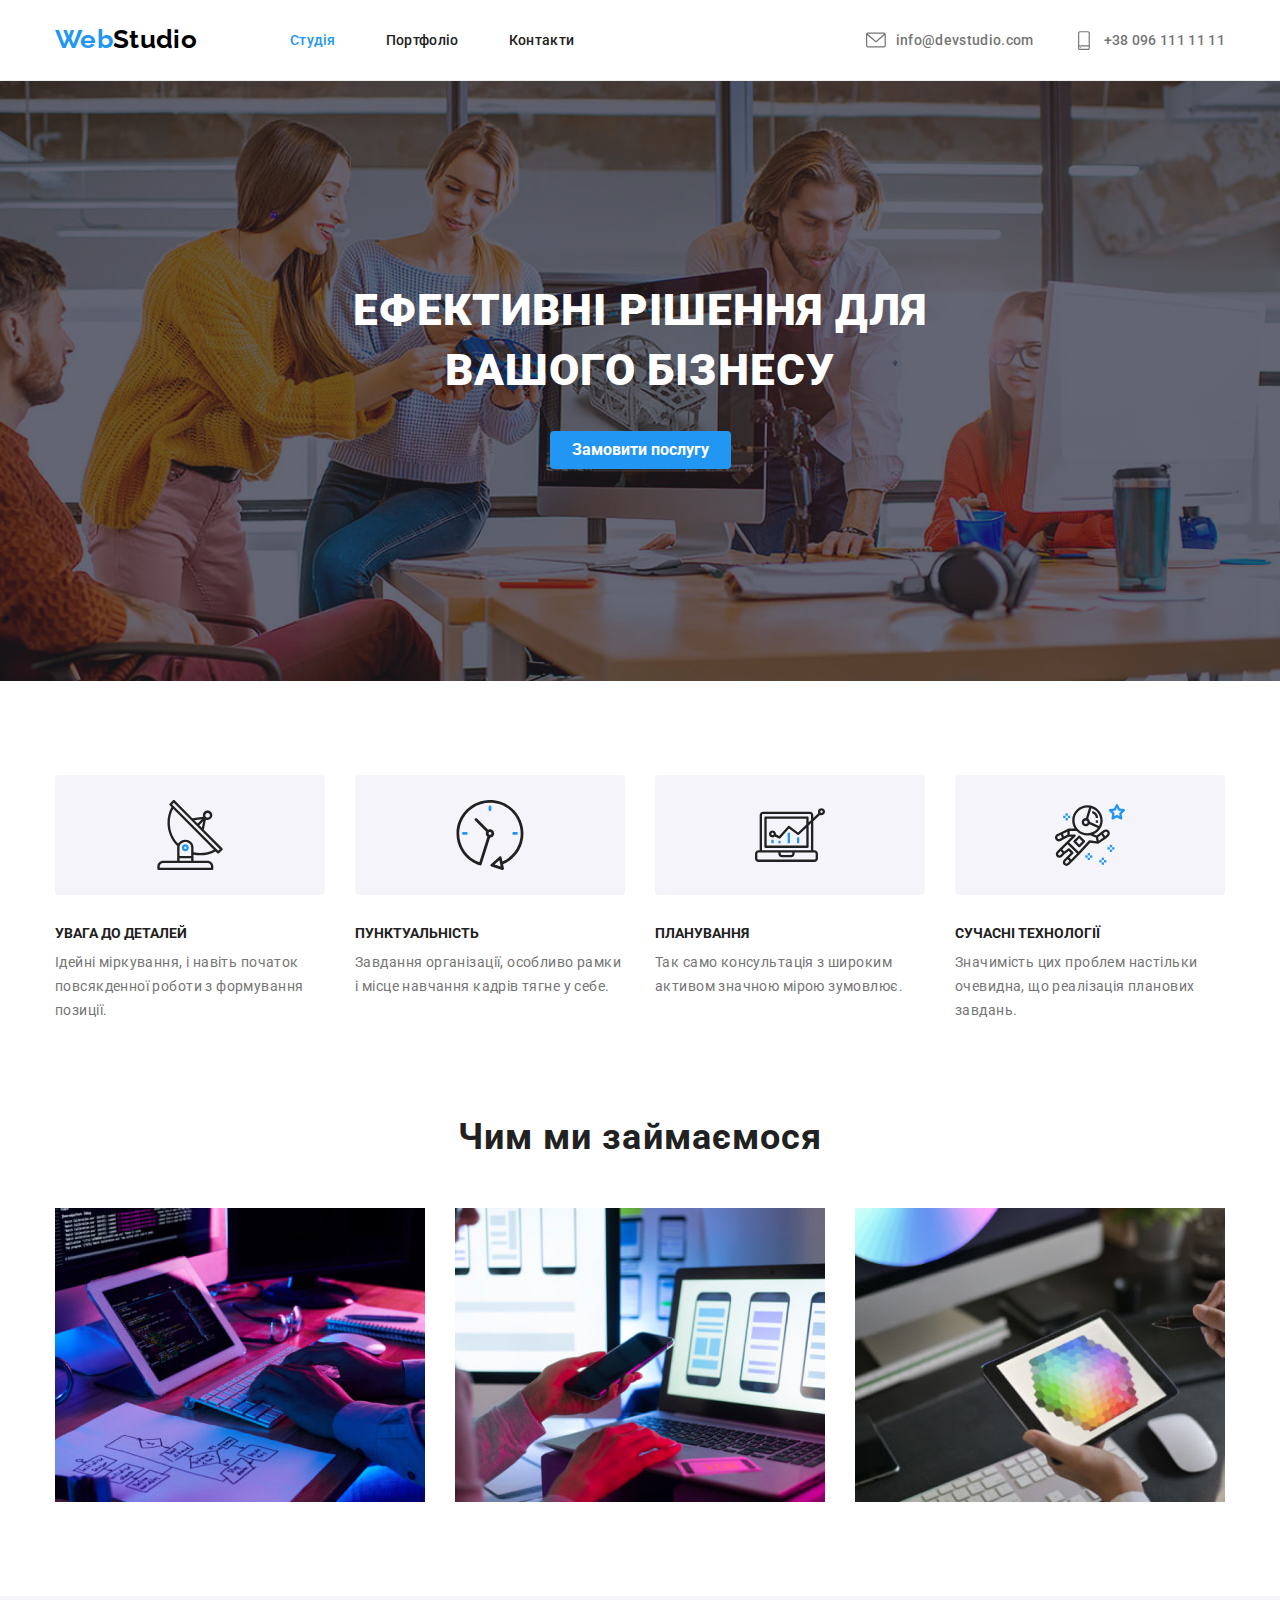
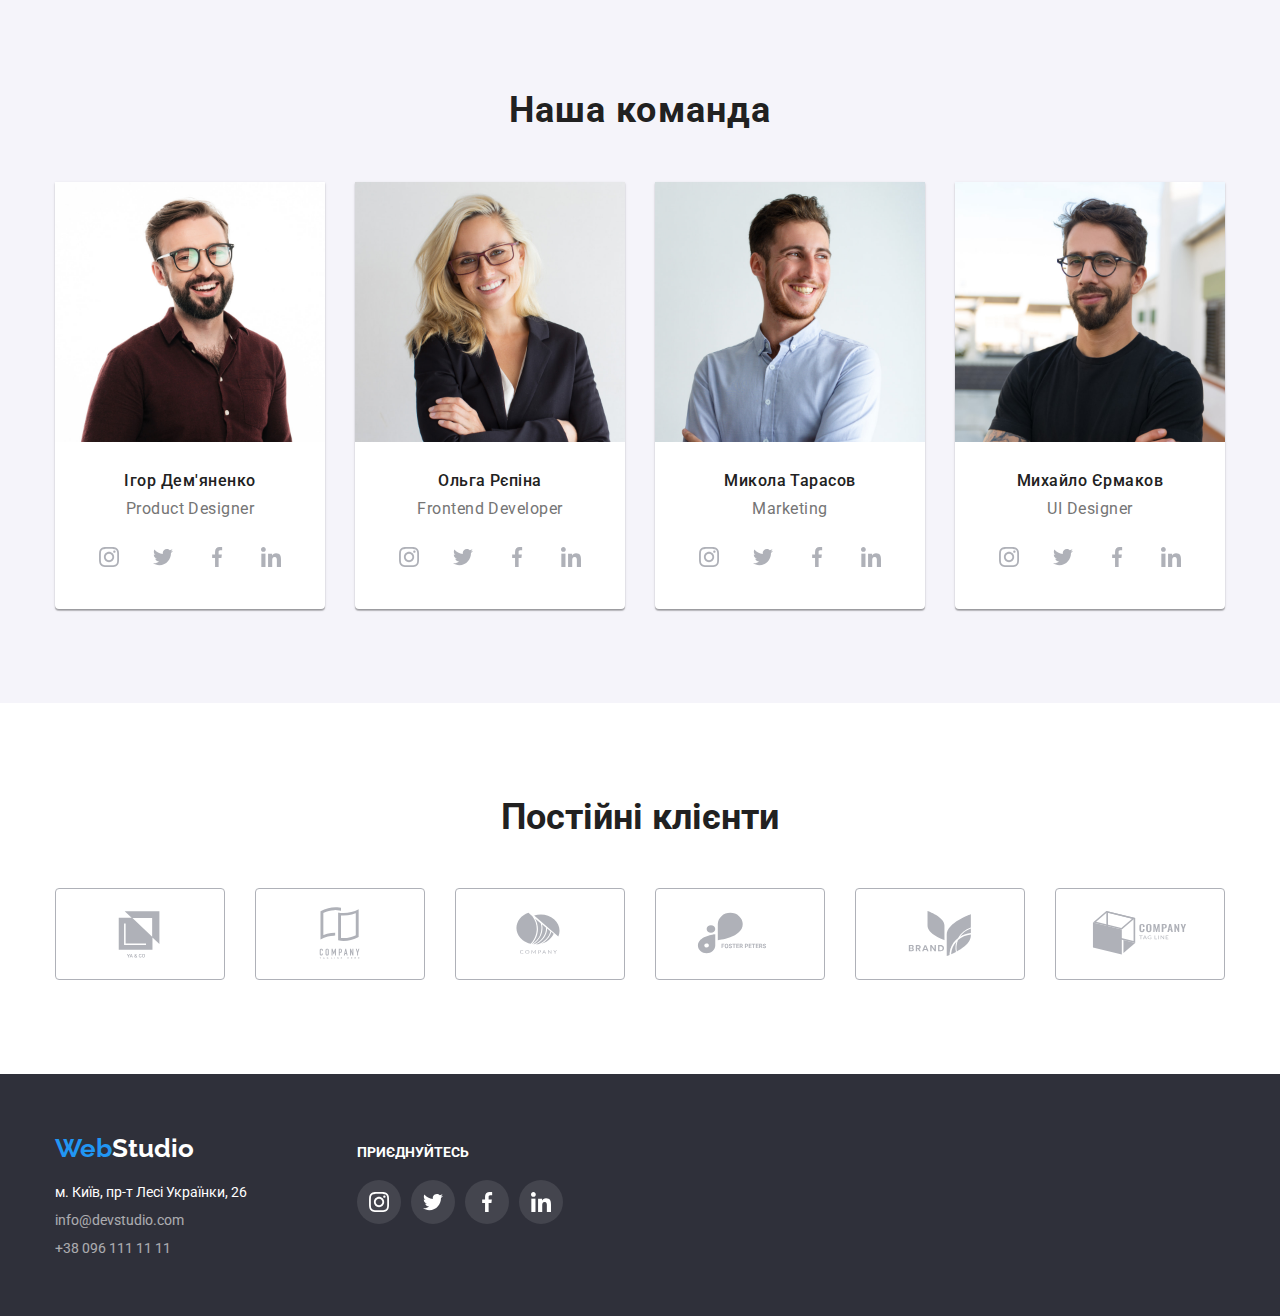
==== index.html @ 36f6968f "Initial commit" ====
<!DOCTYPE html>
<html lang="uk">

<head>
	<meta charset="UTF-8">
	<meta http-equiv="X-UA-Compatible" content="IE=edge">
	<meta name="viewport" content="width=device-width, initial-scale=1.0">

	<!-- Projects Fonts -->
	<link rel="preconnect" href="https://fonts.googleapis.com">
	<link rel="preconnect" href="https://fonts.gstatic.com" crossorigin>
	<link
		href="https://fonts.googleapis.com/css2?family=Raleway:wght@700&family=Roboto:wght@400;500;700;900&display=swap"
		rel="stylesheet">

	<!-- Normalize -->
	<link rel="stylesheet" href="https://cdnjs.cloudflare.com/ajax/libs/modern-normalize/2.0.0/modern-normalize.min.css">

	<!-- Styles -->
	<link rel="stylesheet" href="./css/styles.css">
	<title>Студія</title>
</head>

<body>

	<!-- HEADER -->
	<header class="header">
		<div class="container header-container">
			<a href="#" class="logo">Web<span class="logo-header">Studio</span></a>
			<nav class="navigation">
				<ul class="menu list">
					<li class="menu-list"><a class="menu-item active" href="./index.html">Студія</a></li>
					<li class="menu-list"><a class="menu-item" href="./portfolio.html">Портфоліо</a></li>
					<li class="menu-list"><a class="menu-item" href="">Контакти</a></li>
				</ul>
			</nav>
			<ul class="contacts">
				<li class="contact-list">
					<a href="mailto:info@devstudio.com">
						<svg class="icon-contact" viewBox="0 0 100 100" width="20">
							<use href="./images/icons/icons.svg#icon-envelope"></use>
						</svg>
						info@devstudio.com</a>
				</li>
				<li class="contact-list">
					<a href="tel:+380961111111">
						<svg class="icon-contact" viewBox="0 0 100 100" width="20">
							<use href="./images/icons/icons.svg#icon-smartphone"></use>
						</svg>
						+38 096 111 11 11</a>
				</li>
			</ul>
		</div>
	</header>
	<!-- MAIN -->
	<main>
		<!-- HERO -->
		<section class="hero">
			<div class="container hero-container">
				<h1 class="hero-title">Ефективні рішення для вашого бізнесу</h1>
				<button class="hero-btn" type="button">Замовити послугу</button>
			</div>
		</section>
		<!-- FEATURES -->
		<section class="features">
			<div class="container features-container">
				<ul class="features-items grid">
					<li class="features-item grid-item">
						<div class="features-icons">
							<svg class="icon-features" viewBox="0 0 100 100" width="70">
								<use href="./images/icons/icons.svg#icon-antenna"></use>
							</svg>
						</div>
						<h3 class="features-title">УВАГА ДО ДЕТАЛЕЙ</h3>
						<p class="features-text">Ідейні міркування, і навіть початок повсякденної роботи з формування позиції.
						</p>
					</li>
					<li class="features-item grid-item">
						<div class="features-icons">
							<svg class="icon-features" viewBox="0 0 100 100" width="70">
								<use href="./images/icons/icons.svg#icon-clock"></use>
							</svg>
						</div>
						<h3 class="features-title">ПУНКТУАЛЬНІСТЬ</h3>
						<p class="features-text">Завдання організації, особливо рамки і місце навчання кадрів тягне у себе.
						</p>
					</li>
					<li class="features-item grid-item">
						<div class="features-icons">
							<svg class="icon-features" viewBox="0 0 100 100" width="70">
								<use href="./images/icons/icons.svg#icon-diagram"></use>
							</svg>
						</div>
						<h3 class="features-title">ПЛАНУВАННЯ</h3>
						<p class="features-text">Так само консультація з широким активом значною мірою зумовлює.</p>
					</li>
					<li class="features-item grid-item">
						<div class="features-icons">
							<svg class="icon-features" viewBox="0 0 100 100" width="70">
								<use href="./images/icons/icons.svg#icon-astronaut"></use>
							</svg>
						</div>
						<h3 class="features-title">СУЧАСНІ ТЕХНОЛОГІЇ</h3>
						<p class="features-text">Значимість цих проблем настільки очевидна, що реалізація планових завдань.
						</p>
					</li>
				</ul>
			</div>
		</section>
		<!-- ABOUT -->
		<section class="about">
			<div class="container">
				<h2 class="about-title">Чим ми займаємося</h2>
				<ul class="about-items grid">
					<li class="about-item grid-item"><img src="./images/img-1.jpg" alt="Computer"></li>
					<li class="about-item grid-item"><img src="./images/img-2.jpg" alt="Phone"></li>
					<li class="about-item grid-item"><img src="./images/img-3.jpg" alt="Tablet"></li>
				</ul>
			</div>
		</section>
		<!-- OUR TEAM -->
		<section class="team">
			<div class="container">
				<h2 class="team-title">Наша команда</h2>
				<ul class="team-items grid">
					<li class="team-item grid-item">
						<img src="./images/team-1.jpg" width="270" alt="Ігор Дем'яненко">
						<div class="team-content">
							<h3 class="team-item-title">Ігор Дем'яненко</h3>
							<p class="team-item-text">Product Designer</p>
							<ul class="social-icons">
								<li>
									<a class="social-icon" href="">
										<svg class="social" viewBox="0 0 100 100" width="20">
											<use href="./images/icons/icons.svg#icon-instagram"></use>
										</svg>
									</a>
								</li>
								<li>
									<a class="social-icon" href="">
										<svg class="social" viewBox="0 0 100 100" width="20">
											<use href="./images/icons/icons.svg#icon-twitter"></use>
										</svg>
									</a>
								</li>
								<li>
									<a class="social-icon" href="">
										<svg class="social" viewBox="0 0 100 100" width="20">
											<use href="./images/icons/icons.svg#icon-facebook"></use>
										</svg>
									</a>
								</li>
								<li>
									<a class="social-icon" href="">
										<svg class="social" viewBox="0 0 100 100" width="20">
											<use href="./images/icons/icons.svg#icon-linkedin"></use>
										</svg>
									</a>
								</li>
							</ul>
						</div>

					</li>
					<li class="team-item grid-item">
						<img src="./images/team-2.jpg" width="270" alt="Ольга Рєпіна">
						<div class="team-content">
							<h3 class="team-item-title">Ольга Рєпіна</h3>
							<p class="team-item-text">Frontend Developer</p>
							<ul class="social-icons">
								<li>
									<a class="social-icon" href="">
										<svg class="social" viewBox="0 0 100 100" width="20">
											<use href="./images/icons/icons.svg#icon-instagram"></use>
										</svg>
									</a>
								</li>
								<li>
									<a class="social-icon" href="">
										<svg class="social" viewBox="0 0 100 100" width="20">
											<use href="./images/icons/icons.svg#icon-twitter"></use>
										</svg>
									</a>
								</li>
								<li>
									<a class="social-icon" href="">
										<svg class="social" viewBox="0 0 100 100" width="20">
											<use href="./images/icons/icons.svg#icon-facebook"></use>
										</svg>
									</a>
								</li>
								<li>
									<a class="social-icon" href="">
										<svg class="social" viewBox="0 0 100 100" width="20">
											<use href="./images/icons/icons.svg#icon-linkedin"></use>
										</svg>
									</a>
								</li>
							</ul>
						</div>
					</li>
					<li class="team-item grid-item">
						<img src="./images/team-3.jpg" width="270" alt="Микола Тарасов">
						<div class="team-content">
							<h3 class="team-item-title">Микола Тарасов</h3>
							<p class="team-item-text">Marketing</p>
							<ul class="social-icons">
								<li>
									<a class="social-icon" href="">
										<svg class="social" viewBox="0 0 100 100" width="20">
											<use href="./images/icons/icons.svg#icon-instagram"></use>
										</svg>
									</a>
								</li>
								<li>
									<a class="social-icon" href="">
										<svg class="social" viewBox="0 0 100 100" width="20">
											<use href="./images/icons/icons.svg#icon-twitter"></use>
										</svg>
									</a>
								</li>
								<li>
									<a class="social-icon" href="">
										<svg class="social" viewBox="0 0 100 100" width="20">
											<use href="./images/icons/icons.svg#icon-facebook"></use>
										</svg>
									</a>
								</li>
								<li>
									<a class="social-icon" href="">
										<svg class="social" viewBox="0 0 100 100" width="20">
											<use href="./images/icons/icons.svg#icon-linkedin"></use>
										</svg>
									</a>
								</li>
							</ul>
						</div>

					</li>
					<li class="team-item grid-item">
						<img src="./images/team-4.jpg" width="270" alt="Михайло Єрмаков">
						<div class="team-content">
							<h3 class="team-item-title">Михайло Єрмаков</h3>
							<p class="team-item-text">UI Designer</p>
							<ul class="social-icons">
								<li>
									<a class="social-icon" href="">
										<svg class="social" viewBox="0 0 100 100" width="20">
											<use href="./images/icons/icons.svg#icon-instagram"></use>
										</svg>
									</a>
								</li>
								<li>
									<a class="social-icon" href="">
										<svg class="social" viewBox="0 0 100 100" width="20">
											<use href="./images/icons/icons.svg#icon-twitter"></use>
										</svg>
									</a>
								</li>
								<li>
									<a class="social-icon" href="">
										<svg class="social" viewBox="0 0 100 100" width="20">
											<use href="./images/icons/icons.svg#icon-facebook"></use>
										</svg>
									</a>
								</li>
								<li>
									<a class="social-icon" href="">
										<svg class="social" viewBox="0 0 100 100" width="20">
											<use href="./images/icons/icons.svg#icon-linkedin"></use>
										</svg>
									</a>
								</li>
							</ul>
						</div>
					</li>
				</ul>
			</div>
		</section>
		<!-- PARTNERS -->
		<section class="partners">
			<div class="container">
				<h2 class="partners-title">Постійні клієнти</h2>
				<ul class="partners-items grid">
					<li class="partners-item grid-item">
						<a class="partners-logo" href="">
							<svg class="icon-partners" viewBox="0 0 106 60" width="106" height="60">
								<use href="./images/icons/icons.svg#icon-logo-01"></use>
							</svg>
						</a>
					</li>
					<li class="partners-item grid-item">
						<a class="partners-logo" href="">
							<svg class="icon-partners" viewBox="0 0 106 60" width="106">
								<use href="./images/icons/icons.svg#icon-logo-02"></use>
							</svg>
						</a>
					</li>
					<li class="partners-item grid-item">
						<a class="partners-logo" href="">
							<svg class="icon-partners" viewBox="0 0 106 60" width="106">
								<use href="./images/icons/icons.svg#icon-logo-03"></use>
							</svg>
						</a>
					</li>
					<li class="partners-item grid-item">
						<a class="partners-logo" href="">
							<svg class="icon-partners" viewBox="0 0 106 60" width="106">
								<use href="./images/icons/icons.svg#icon-logo-04"></use>
							</svg>
						</a>
					</li>
					<li class="partners-item grid-item">
						<a class="partners-logo" href="">
							<svg class="icon-partners" viewBox="0 0 106 60" width="106">
								<use href="./images/icons/icons.svg#icon-logo-05"></use>
							</svg>
						</a>
					</li>
					<li class="partners-item grid-item">
						<a class="partners-logo" href="">
							<svg class="icon-partners" viewBox="0 0 106 60" width="106">
								<use href="./images/icons/icons.svg#icon-logo-06"></use>
							</svg>
						</a>
					</li>
				</ul>
			</div>
		</section>
	</main>
	<!-- FOOTER -->
	<footer class="footer">
		<div class="container footer-container">
			<div class="footer-address">
				<a href="#" class="logo">Web<span class="logo-footer">Studio</span></a>
				<address>
					<p>м. Київ, пр-т Лесі Українки, 26</p>
					<ul>
						<li><a href="mailto:info@devstudio.com">info@devstudio.com</a></li>
						<li><a href="tel:+380961111111">+38 096 111 11 11</a></li>
					</ul>
				</address>
			</div>
			<div class="footer-social">
				<p>приєднуйтесь</p>
				<ul class="social-links">
					<li class="footer-icons">
						<a href="" class="footer-icon">
							<svg class="social" viewBox="0 0 100 100" width="20">
								<use href="./images/icons/icons.svg#icon-instagram"></use>
							</svg>							
						</a>
					</li>
					<li class="footer-icons">
						<a href="" class="footer-icon">
							<svg class="social" viewBox="0 0 100 100" width="20">
								<use href="./images/icons/icons.svg#icon-twitter"></use>
							</svg>							
						</a>
					</li>
					<li class="footer-icons">
						<a href="" class="footer-icon">
							<svg class="social" viewBox="0 0 100 100" width="20">
								<use href="./images/icons/icons.svg#icon-facebook"></use>
							</svg>							
						</a>
					</li>
					<li class="footer-icons">
						<a href="" class="footer-icon">
							<svg class="social" viewBox="0 0 100 100" width="20">
								<use href="./images/icons/icons.svg#icon-linkedin"></use>
							</svg>							
						</a>
					</li>
				</ul>
			</div>
		</div>
	</footer>
</body>

</html>
---- css/styles.css ----
:root {
	--title-color: #212121;
	--subtitle-color: #757575;
	--active-color: #2196F3;
	--background-footer: #2F303A;
	--background-team: #F5F4FA;
	--icons: #AFB1B8;
	--indent: 30px;
	--items: 1;
}

* {
	margin: 0;
}

img {
	display: block;
}

a {
	text-decoration: none;
}

body {
	box-sizing: border-box;
	color: var(--subtitle-color);
	font-family: Roboto, sans-serif;
}

ul {
	list-style: none;
	padding: 0;
}

h1,
h2,
h3,
h4,
h5,
h5,
p {
	margin: 0;
}

.container {
	width: 1200px;
	padding-left: 15px;
	padding-right: 15px;
	margin-left: auto;
	margin-right: auto;
}

/* 
	|=============================
	| GRID
	|=============================
*/

.grid {
	display: flex;
	flex-wrap: wrap;
	gap: var(--indent);
}

.grid-item {
	flex-basis: calc((100% - var(--indent) * (var(--items) - 1)) / var(--items));
}

/* 
	|=============================
	| HEADER 
	|=============================
*/
.header {
	border-bottom: 1px solid #eee;
	letter-spacing: 0.02em;
}

.header-container {
	display: flex;
	align-items: center;
}

.logo {
	margin-right: 93px;
	color: var(--active-color);
	font-family: Raleway;
	font-weight: 700;
	font-size: 26px;
}

.logo .logo-header {
	color: #000;
}

a {
	color: var(--title-color);
}

.list {
	margin: 0;
	padding: 0;
}

.menu {
	display: flex;
	align-items: center;
}

.menu-list {
	margin-right: 50px;
}

.menu-list:last-child {
	margin-right: 0;
}

.menu .menu-item {
	display: block;
	padding-top: 32px;
	padding-bottom: 32px;
	font-weight: 500;
	font-size: 14px;
}

.active {
	color: var(--active-color);
}

.menu-item:hover,
.menu-item:focus {
	color: var(--active-color);
}

.contacts {
	display: flex;
	margin-left: auto;
}

.contact-list {
	margin-right: 40px;
}

.contact-list:last-child {
	margin-right: 0;
}

.contact-list a {
display: flex;
align-items: center;
	color: currentColor;
	font-weight: 500;
	font-size: 14px;
}

.contact-list a:hover,
.contact-list a:focus {
	color: var(--active-color);
	fill: var(--active-color);
}
.icon-contact{
	fill: currentColor;
	margin-right: 10px;
}

/* 
	|=============================
	| HERO
	|=============================
*/
.hero {
	max-width: 1600px;
	height: 600px;
	padding-top: 200px;
	padding-bottom: 200px;
	margin-left: auto;
	margin-right: auto;
	background: rgba(196, 196, 196, 1);
	background-image:linear-gradient( to right, rgba(47, 48, 58, 0.40), rgba(47, 48, 58, 0.40)), url(../images/hero/bg-hero.png);
	background-position: center;
	background-size: cover;
	letter-spacing: 0.06em;
	text-align: center;
}

.hero-title {
	max-width: 696px;
	margin-bottom: 30px;
	margin-left: auto;
	margin-right: auto;
	color: #fff;
	text-transform: uppercase;
	font-size: 44px;
	font-weight: 900;
	line-height: 1.36;

}

.hero-btn {
	padding-top: 10px;
	padding-right: 22px;
	padding-bottom: 10px;
	padding-left: 22px;
	cursor: pointer;
	color: #fff;
	background-color: var(--active-color);
	border: none;
	border-radius: 4px;
	font-size: 16px;
	font-weight: 700;
}

/* 
	|=============================
	| FEATURES
	|=============================
*/
.features {
	padding-top: 94px;
	padding-bottom: 94px;
}

.features-icons{
	display: flex;
	align-items: center;
	justify-content: center;
	width: 270px;
	height: 120px;
	background-color: var(--background-team);
	border-radius: 4px;
}

.features-item {
	--items: 4;
	width: 270px;	
}

.features-item:last-child {
	margin-right: 0;
}

.features-title {
	margin-top: 30px;	
	margin-bottom: 10px;
	color: var(--title-color);
	font-size: 14px;
	font-weight: 700;
}

.features-text {
	font-size: 14px;
	line-height: 1.71;
	letter-spacing: 0.03em;
}

/* 
	|=============================
	| ABOUT
	|=============================
*/

.about {
	padding-bottom: 94px;
}

.about-title {
	margin-bottom: 50px;
	color: var(--title-color);
	text-align: center;
	font-size: 36px;
	font-weight: 700;
	letter-spacing: 0.03em;
}

.about-item {
	--items: 3;
}

/* 
	|=============================
	| OUR TEAM
	|=============================
*/

.team {
	background-color: var(--background-team);
	padding-bottom: 94px;
	padding-top: 94px;
}

.team-title {
	margin-bottom: 50px;
	color: var(--title-color);
	font-size: 36px;
	font-weight: 700;
	letter-spacing: 0.03em;
	text-align: center;
}

.team-item {
	background-color: #fff;
	--items: 4;
	box-shadow: 0px 2px 1px 0px rgba(0, 0, 0, 0.20), 0px 1px 1px 0px rgba(0, 0, 0, 0.14), 0px 1px 3px 0px rgba(0, 0, 0, 0.12);
	border-radius: 0px 0px 4px 4px;
}

.team-content {
	padding-top: 30px;
	padding-bottom: 30px;
}

.team-item-title {
	margin-bottom: 10px;
	color: var(--title-color);
	text-align: center;
	font-size: 16px;
	font-weight: 500;
	letter-spacing: 0.03em;
}

.team-item-text {
	text-align: center;
	letter-spacing: 0.03em;
}
.social-icons{
	display: flex;
	gap: 10px;
	justify-content: center;
	margin-top: 16px;
}
.social-icon{
	display: flex;
	align-items: center;
	justify-content: center;
	fill: var(--icons);
	width: 44px;
	height: 44px;
	background-color: #fff;
	border-radius: 50%;
}

.social-icon:hover,
.social-icon:focus{
	fill: #fff;
	background-color: var(--active-color);

}

/* 
	|=============================
	| PARTNERS
	|=============================
*/

.partners {
	padding-top: 94px;
	padding-bottom: 94px;
}

.partners-title {
	font-size: 36px;
	color: var(--title-color);
	text-align: center;
	margin-bottom: 50px;
}
.partners-items {
	display: flex;
	--items: 6;
}

.partners-item {
	display: flex;
	align-items: center;
	justify-content: center;	
}

.partners-logo {
	width: 170px;
	height: 92px;
	display: flex;
	align-items: center;
	justify-content: center;	
	border: 1px solid var(--icons);
	border-radius: 4px;
	fill: var(--icons);
}

.partners-logo:hover,
.partners-logo:focus{
	fill: var(--active-color);
	border: 1px solid var(--active-color);
}


/* 
	|=============================
	| FOOTER
	|=============================
*/

.footer {
	padding-top: 60px;
	padding-bottom: 60px;
	background-color: var(--background-footer);
	color: #fff;
}


.footer-container>a {
	margin-bottom: 28px;
}

.logo-footer {
	color: #fff;
}

address {
	margin-top: 20px;
	font-size: 14px;
	font-style: normal;
}

address>p {
	margin-bottom: 12px;
}

address ul li {
	margin-bottom: 12px;
}

address ul li:last-child {
	margin-bottom: 0;
}

address ul li a {
	opacity: .6;
	color: #fff;

}

address ul li a:hover,
address ul li a:focus {
	opacity: 1;
}

.footer-container{
	display: flex;
	align-items: baseline;
}
.footer-address{
	margin-right: 70px;
}

.footer-social p{
	font-size: 14px;
	text-transform: uppercase;
	font-weight: 700;
	margin-bottom: 20px;
}
.social-links {
	display: flex;
	gap: 10px;	
}
.footer-icons {
	display: flex;	
	justify-content: center;	
}
.footer-icon {
	display: flex;
	align-items: center;
	justify-content: center;
	fill: #fff;
	width: 44px;
	height: 44px;
	background-color: rgba(255, 255, 255, 0.10);
	border-radius: 50%;
}
.footer-icon:hover,
.footer-icon:focus{
	background-color: var(--active-color);
}


/* 
	|=============================
	| PORTFOLIO
	|=============================
*/

.portfolio {
	padding-top: 94px;
	padding-bottom: 94px;
}

/* 
	|=============================
	| FILTER BUTTON
	|=============================
*/

.buttons {
	display: flex;
	justify-content: center;
}

.btn {
	margin-right: 8px;
}

.btn button {
	padding: 6px 22px;
	background-color: var(--background-team);
	color: var(--title-color);
	border: none;
	border-radius: 4px;
	cursor: pointer;
	font-size: 16px;
	line-height: 1.62;
	font-family: "Roboto", sans-serif;
	letter-spacing: 0.03em;
	font-weight: 500;
}

.btn:last-child {
	margin-right: 0;
}

.btn-active button {
	background-color: var(--active-color);
	color: #fff;
}

.btn button:hover,
.btn button:focus {
	background-color: var(--active-color);
	color: #fff;
	box-shadow: 0px 2px 2px 0px rgba(0, 0, 0, 0.12), 0px 1px 2px 0px rgba(0, 0, 0, 0.08), 0px 3px 1px 0px rgba(0, 0, 0, 0.10);	
}

/* 
	|=============================
	| FILTER CARDS
	|=============================
*/
.cards {
	--items: 3;
	margin-top: 50px;	
}

.card-title {
	margin-bottom: 4px;
	color: var(--title-color);
	font-size: 18px;
	letter-spacing: .06em;
	line-height: 2;
}

.card:hover, .card:focus{
	box-shadow: 1px 4px 6px 0px rgba(0, 0, 0, 0.16), 0px 4px 4px 0px rgba(0, 0, 0, 0.06), 0px 1px 1px 0px rgba(0, 0, 0, 0.12);
}
.card-text {
	color: var(--subtitle-color);
	letter-spacing: .03em;
	line-height: 1.875;
}

.content {
	padding-left: 24px;
	padding-right: 24px;
	padding-top: 20px;
	padding-bottom: 20px;
	border-bottom: 1px solid #eee;
	border-left: 1px solid #eee;
	border-right: 1px solid #eee;
}
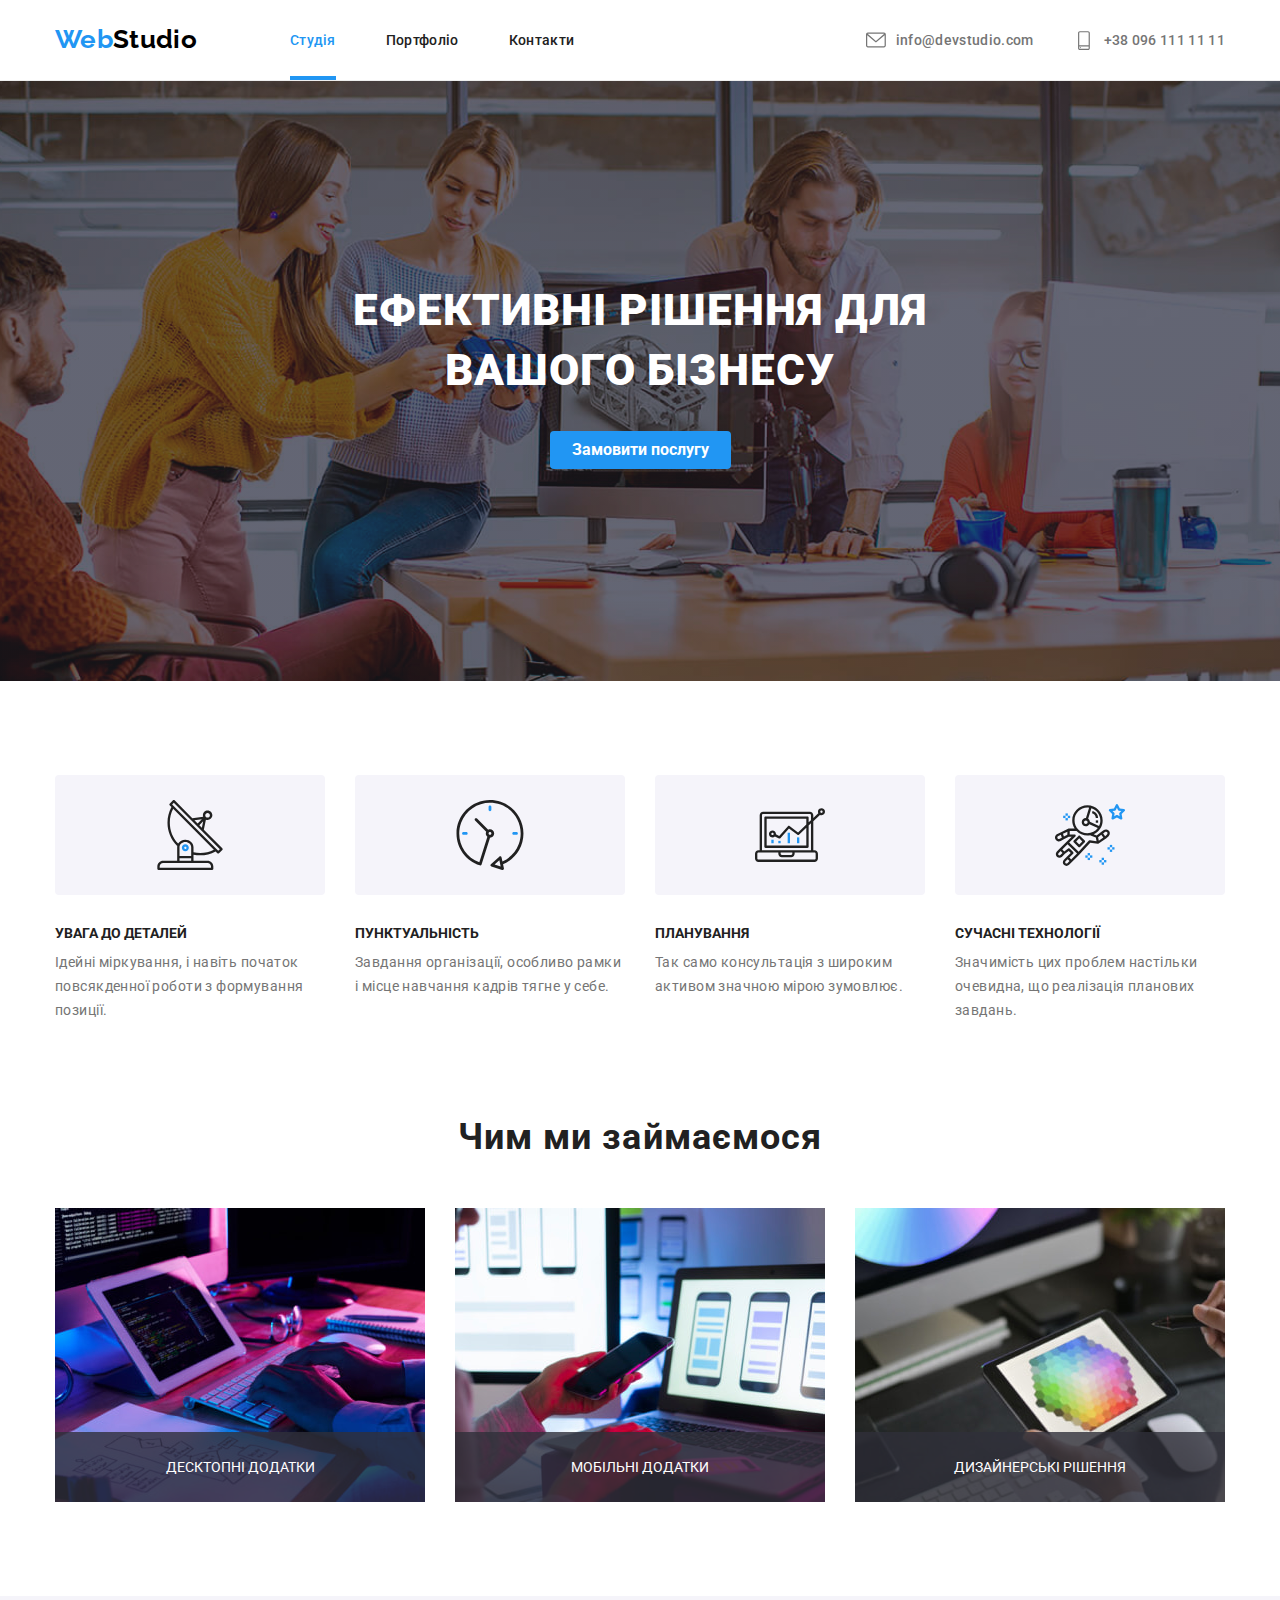
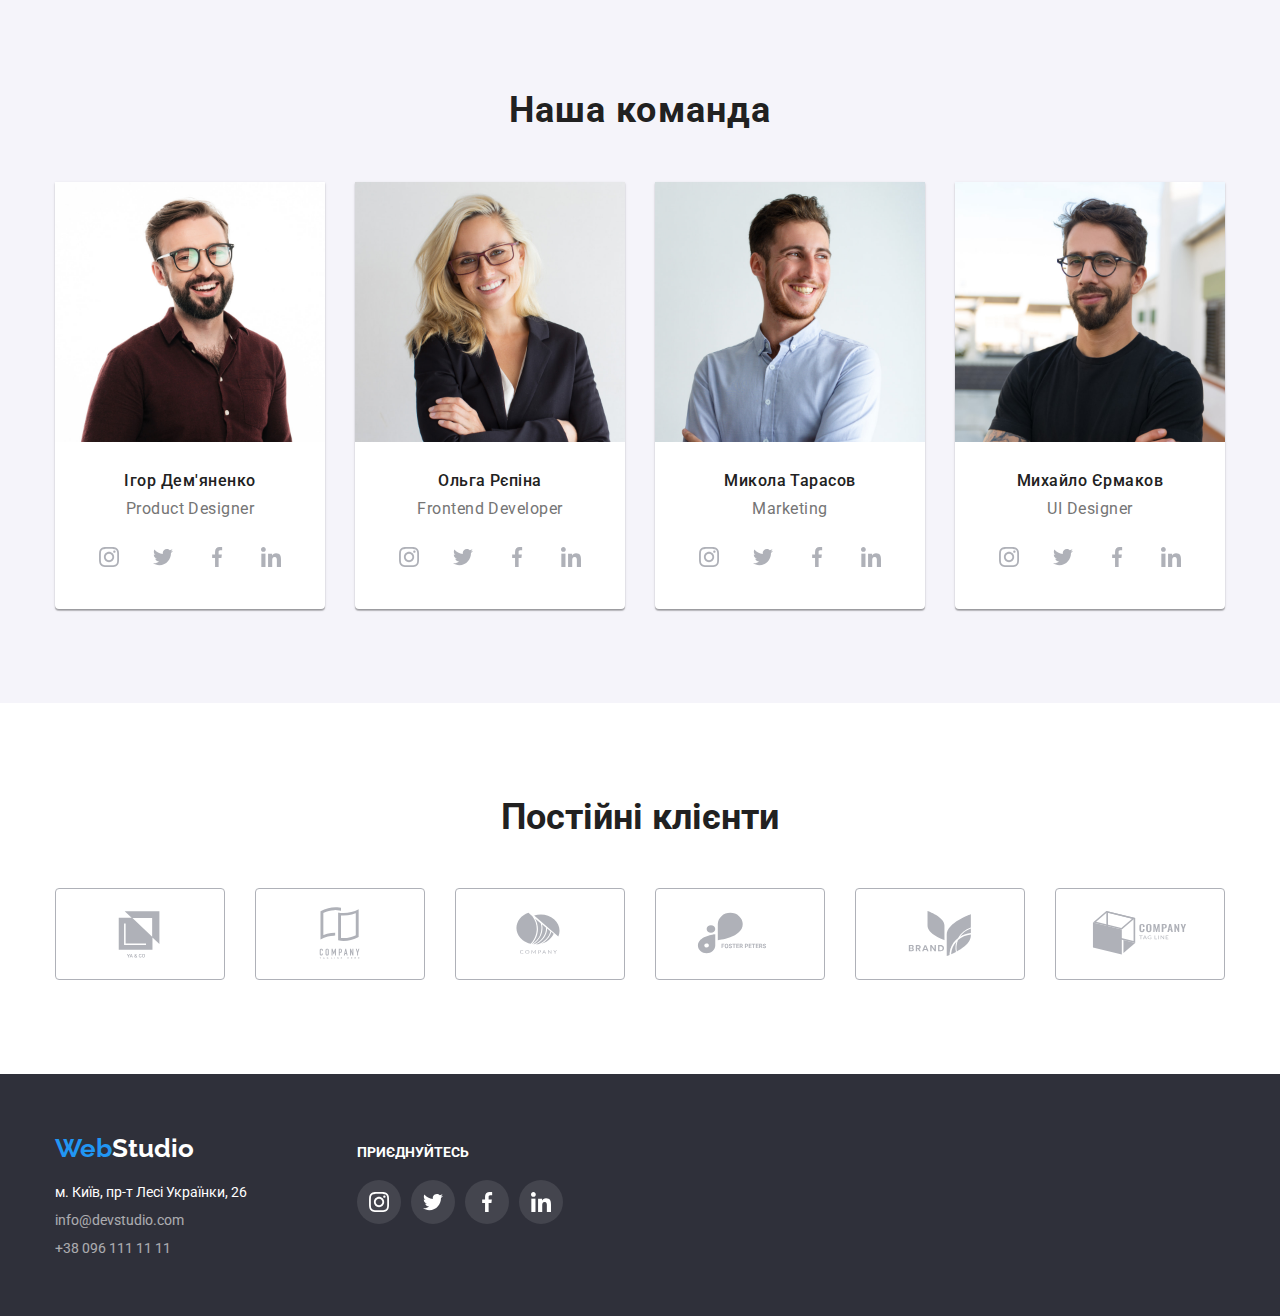
==== commit 697d2cb5: "hw05" ====
--- a/index.html
+++ b/index.html
@@ -112,9 +112,15 @@
 			<div class="container">
 				<h2 class="about-title">Чим ми займаємося</h2>
 				<ul class="about-items grid">
-					<li class="about-item grid-item"><img src="./images/img-1.jpg" alt="Computer"></li>
-					<li class="about-item grid-item"><img src="./images/img-2.jpg" alt="Phone"></li>
-					<li class="about-item grid-item"><img src="./images/img-3.jpg" alt="Tablet"></li>
+					<li class="about-item grid-item" data-title="Десктопні додатки">
+						<img src="./images/img-1.jpg" alt="Computer">
+					</li>
+					<li class="about-item grid-item" data-title="Мобільні додатки ">
+						<img src="./images/img-2.jpg" alt="Phone">
+					</li>
+					<li class="about-item grid-item" data-title="Дизайнерські рішення">
+						<img src="./images/img-3.jpg" alt="Tablet">
+					</li>
 				</ul>
 			</div>
 		</section>
@@ -375,6 +381,8 @@
 			</div>
 		</div>
 	</footer>
+
+	<script src="./js/modal.js"></script>
 </body>
 
 </html>--- a/css/styles.css
+++ b/css/styles.css
@@ -124,7 +124,18 @@
 }
 
 .active {
+	position: relative;	
 	color: var(--active-color);
+}
+.active::after{
+	position: absolute;
+	display: block;
+	left: 0;
+	bottom: 0;
+	content: "";
+	height: 4px;
+	width: 100%;
+	background-color: var(--active-color);
 }
 
 .menu-item:hover,
@@ -273,7 +284,24 @@
 }
 
 .about-item {
+	position: relative;
+
 	--items: 3;
+}
+.about-item::after{
+	position: absolute;
+	display: flex;
+	align-items: center;
+	justify-content: center;
+	content: attr(data-title);
+	width: 100%;
+	left: 0;
+	bottom: 0;
+	height: 70px;
+	background: rgba(47, 48, 58, 0.80);
+	color: #fff;
+	font-size: 14px;
+	text-transform: uppercase;
 }
 
 /* 
@@ -343,7 +371,6 @@
 .social-icon:focus{
 	fill: #fff;
 	background-color: var(--active-color);
-
 }
 
 /* 
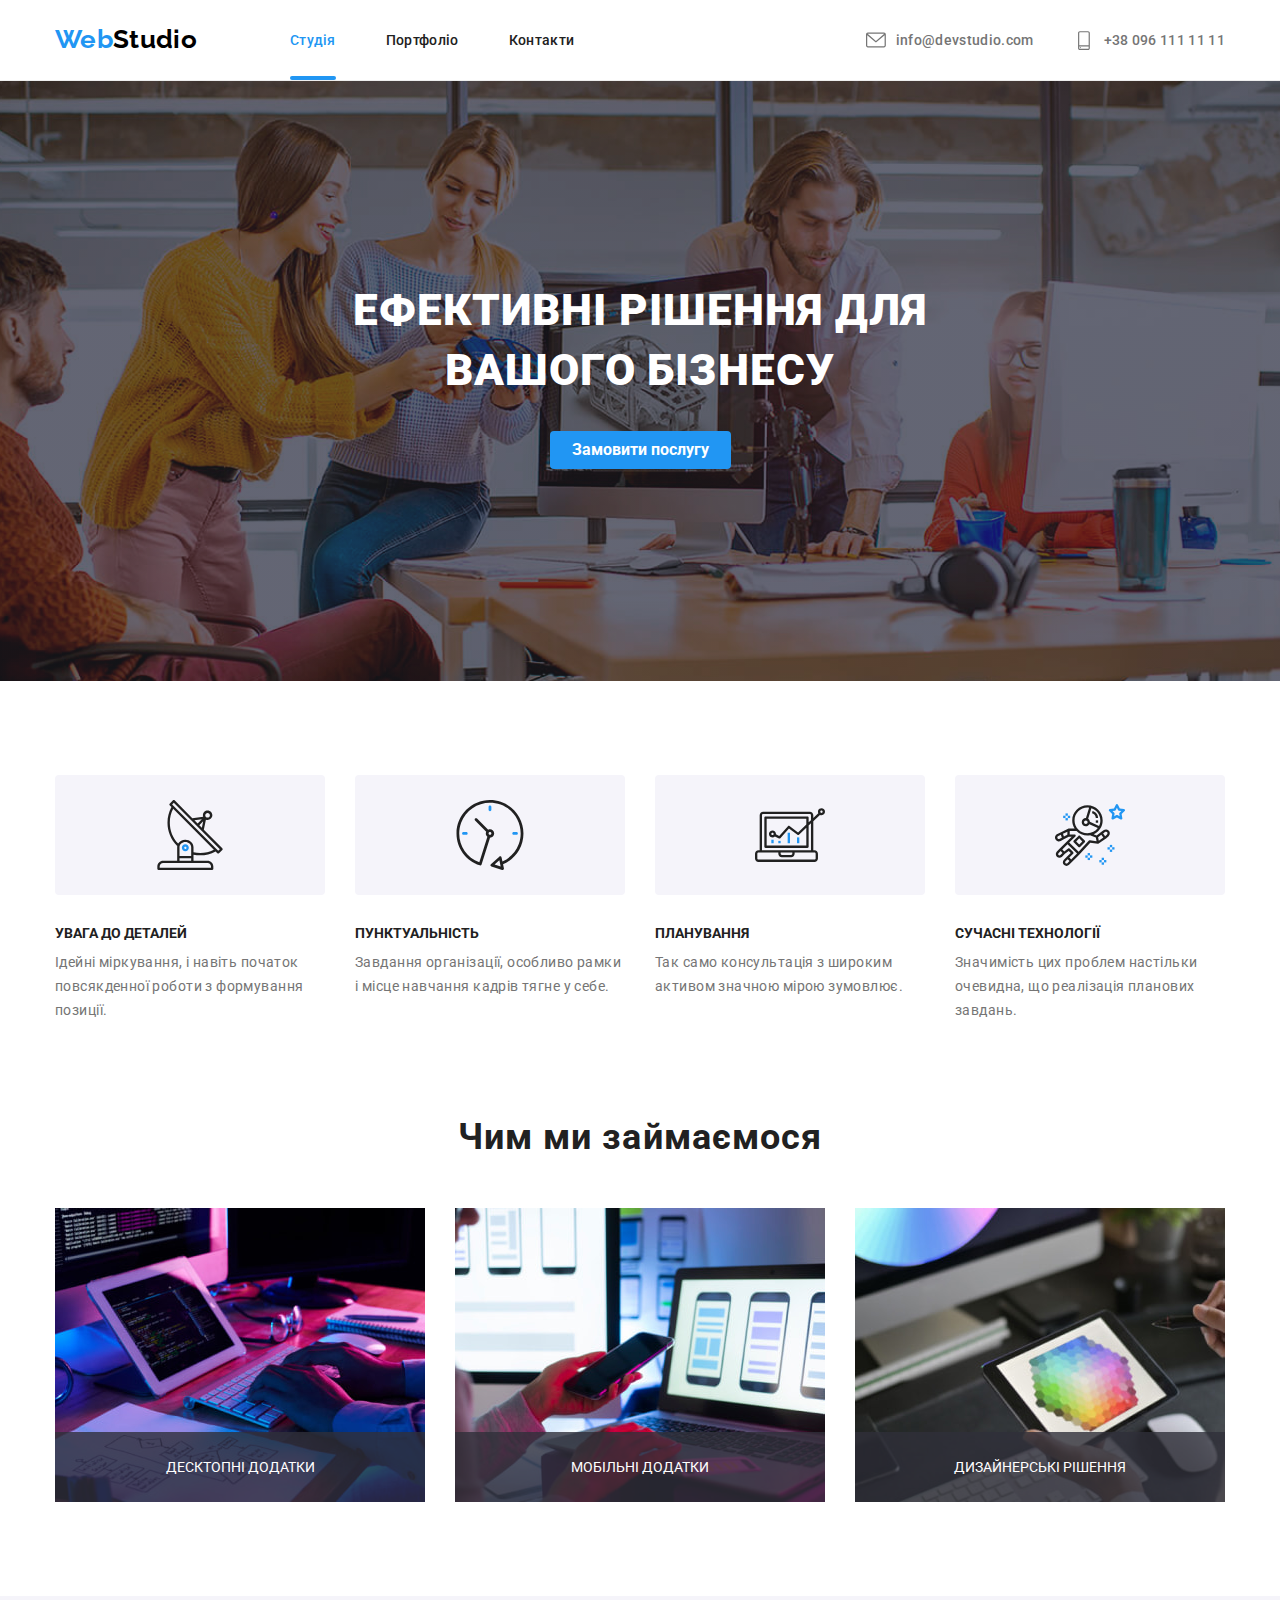
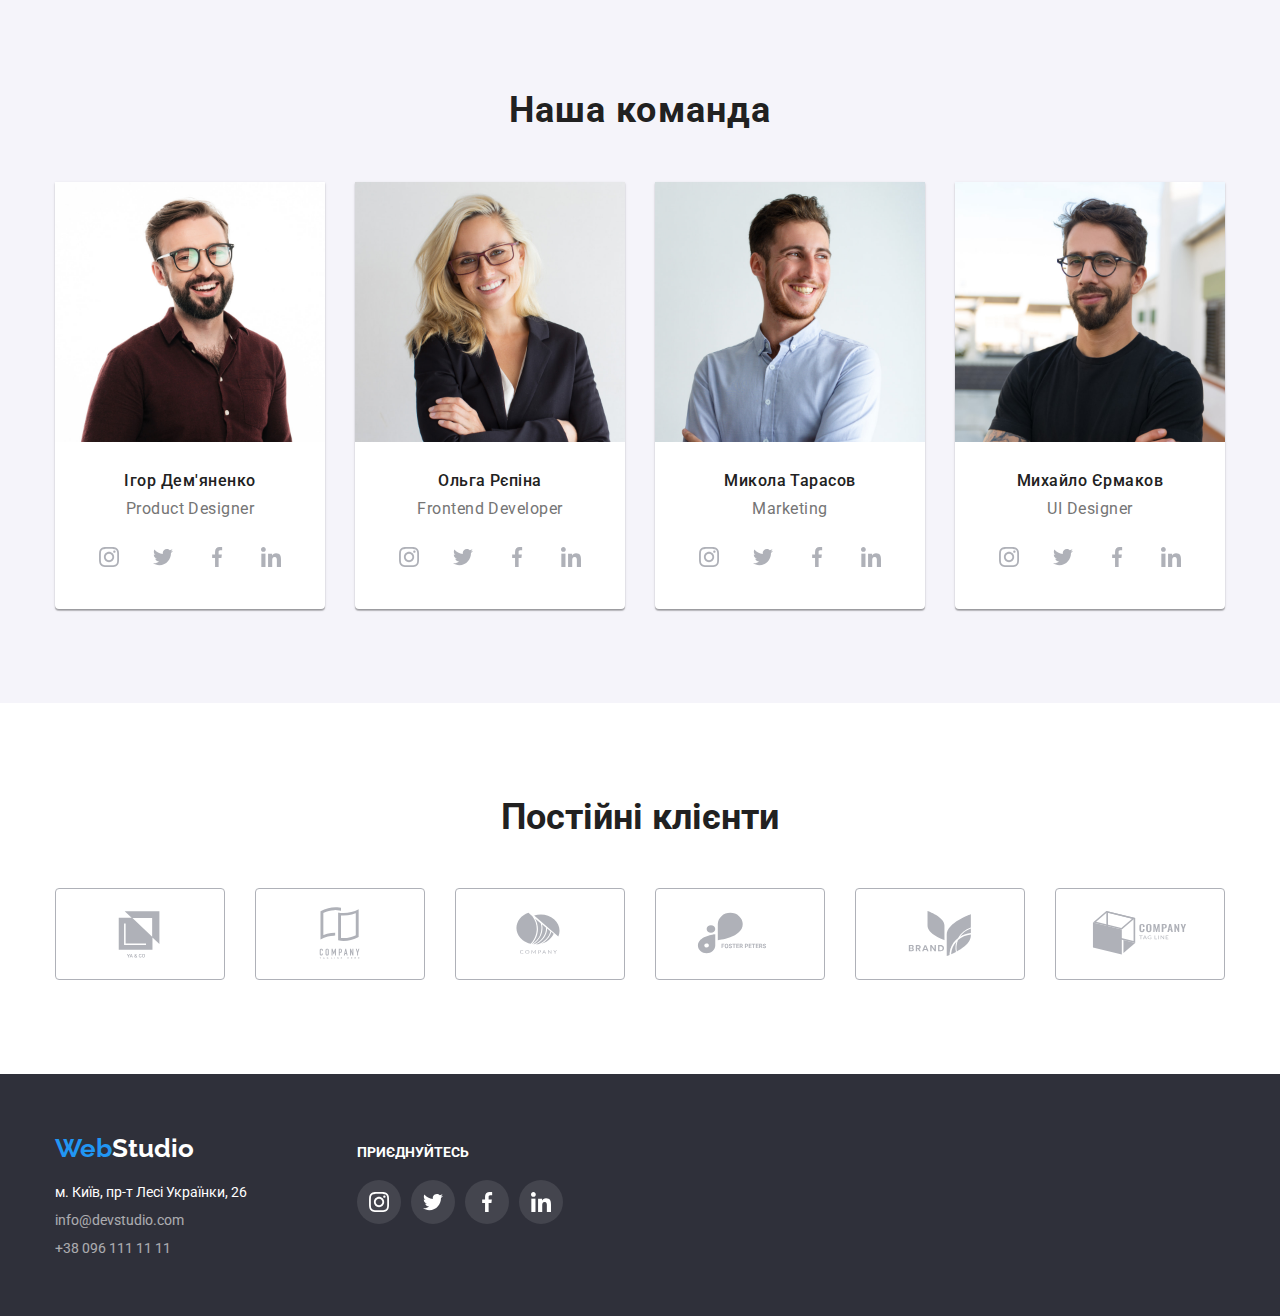
==== commit 88ea61b9: "update index.html and styles.css" ====
--- a/index.html
+++ b/index.html
@@ -112,13 +112,16 @@
 			<div class="container">
 				<h2 class="about-title">Чим ми займаємося</h2>
 				<ul class="about-items grid">
-					<li class="about-item grid-item" data-title="Десктопні додатки">
+					<li class="about-item grid-item">
+						<p>Десктопні додатки</p>
 						<img src="./images/img-1.jpg" alt="Computer">
 					</li>
-					<li class="about-item grid-item" data-title="Мобільні додатки ">
+					<li class="about-item grid-item">
+						<p>Мобільні додатки</p>
 						<img src="./images/img-2.jpg" alt="Phone">
 					</li>
-					<li class="about-item grid-item" data-title="Дизайнерські рішення">
+					<li class="about-item grid-item">
+						<p>Дизайнерські рішення</p>
 						<img src="./images/img-3.jpg" alt="Tablet">
 					</li>
 				</ul>
--- a/css/styles.css
+++ b/css/styles.css
@@ -121,6 +121,7 @@
 	padding-bottom: 32px;
 	font-weight: 500;
 	font-size: 14px;
+	transition: 250ms cubic-bezier(0.4, 0, 0.2, 1);
 }
 
 .active {
@@ -136,6 +137,7 @@
 	height: 4px;
 	width: 100%;
 	background-color: var(--active-color);
+	border-radius: 2px;
 }
 
 .menu-item:hover,
@@ -149,7 +151,7 @@
 }
 
 .contact-list {
-	margin-right: 40px;
+	margin-right: 40px;	
 }
 
 .contact-list:last-child {
@@ -157,8 +159,9 @@
 }
 
 .contact-list a {
-display: flex;
-align-items: center;
+	transition: 250ms cubic-bezier(0.4, 0, 0.2, 1);
+	display: flex;
+	align-items: center;
 	color: currentColor;
 	font-weight: 500;
 	font-size: 14px;
@@ -288,21 +291,23 @@
 
 	--items: 3;
 }
-.about-item::after{
+.about-item p{
 	position: absolute;
 	display: flex;
-	align-items: center;
 	justify-content: center;
+	padding-top: 27px;
+	padding-bottom: 27px;
 	content: attr(data-title);
 	width: 100%;
 	left: 0;
-	bottom: 0;
-	height: 70px;
+	bottom: 0;	
 	background: rgba(47, 48, 58, 0.80);
 	color: #fff;
 	font-size: 14px;
 	text-transform: uppercase;
 }
+
+
 
 /* 
 	|=============================
@@ -365,6 +370,7 @@
 	height: 44px;
 	background-color: #fff;
 	border-radius: 50%;
+	transition: 250ms cubic-bezier(0.4, 0, 0.2, 1);
 }
 
 .social-icon:hover,
@@ -410,6 +416,7 @@
 	border: 1px solid var(--icons);
 	border-radius: 4px;
 	fill: var(--icons);
+	transition: 250ms cubic-bezier(0.4, 0, 0.2, 1);
 }
 
 .partners-logo:hover,
@@ -462,7 +469,7 @@
 address ul li a {
 	opacity: .6;
 	color: #fff;
-
+	transition: 250ms cubic-bezier(0.4, 0, 0.2, 1);
 }
 
 address ul li a:hover,
@@ -501,6 +508,7 @@
 	height: 44px;
 	background-color: rgba(255, 255, 255, 0.10);
 	border-radius: 50%;
+	transition: 250ms cubic-bezier(0.4, 0, 0.2, 1);
 }
 .footer-icon:hover,
 .footer-icon:focus{
@@ -546,6 +554,7 @@
 	font-family: "Roboto", sans-serif;
 	letter-spacing: 0.03em;
 	font-weight: 500;
+	transition: 250ms cubic-bezier(0.4, 0, 0.2, 1);
 }
 
 .btn:last-child {
@@ -581,7 +590,9 @@
 	letter-spacing: .06em;
 	line-height: 2;
 }
-
+.card{
+	transition: 250ms cubic-bezier(0.4, 0, 0.2, 1);
+}
 .card:hover, .card:focus{
 	box-shadow: 1px 4px 6px 0px rgba(0, 0, 0, 0.16), 0px 4px 4px 0px rgba(0, 0, 0, 0.06), 0px 1px 1px 0px rgba(0, 0, 0, 0.12);
 }
@@ -599,4 +610,35 @@
 	border-bottom: 1px solid #eee;
 	border-left: 1px solid #eee;
 	border-right: 1px solid #eee;
-}+}
+
+.card-content{
+	position: relative;
+	display: block;
+	overflow: hidden;
+}
+
+.card-description {
+	position: absolute;
+	bottom: -100%;
+	left: 0;
+	background: rgba(33, 150, 243, 0.90);
+	display: flex;
+	align-items: center;
+	width: 100%;
+	height: 294px;
+	padding-left: 24px;
+	padding-right: 24px;
+	transition: 250ms cubic-bezier(0.4, 0, 0.2, 1);
+}
+.desc-text {
+	color: #fff;
+	font-size: 18px;
+	line-height: 1.5;
+	letter-spacing: 0.03em;
+}
+
+.card:hover .card-description, .card:focus .card-description{	
+	bottom: 0;
+	box-shadow: 1px 4px 6px 0px rgba(0, 0, 0, 0.16), 0px 4px 4px 0px rgba(0, 0, 0, 0.06), 0px 1px 1px 0px rgba(0, 0, 0, 0.12);
+}
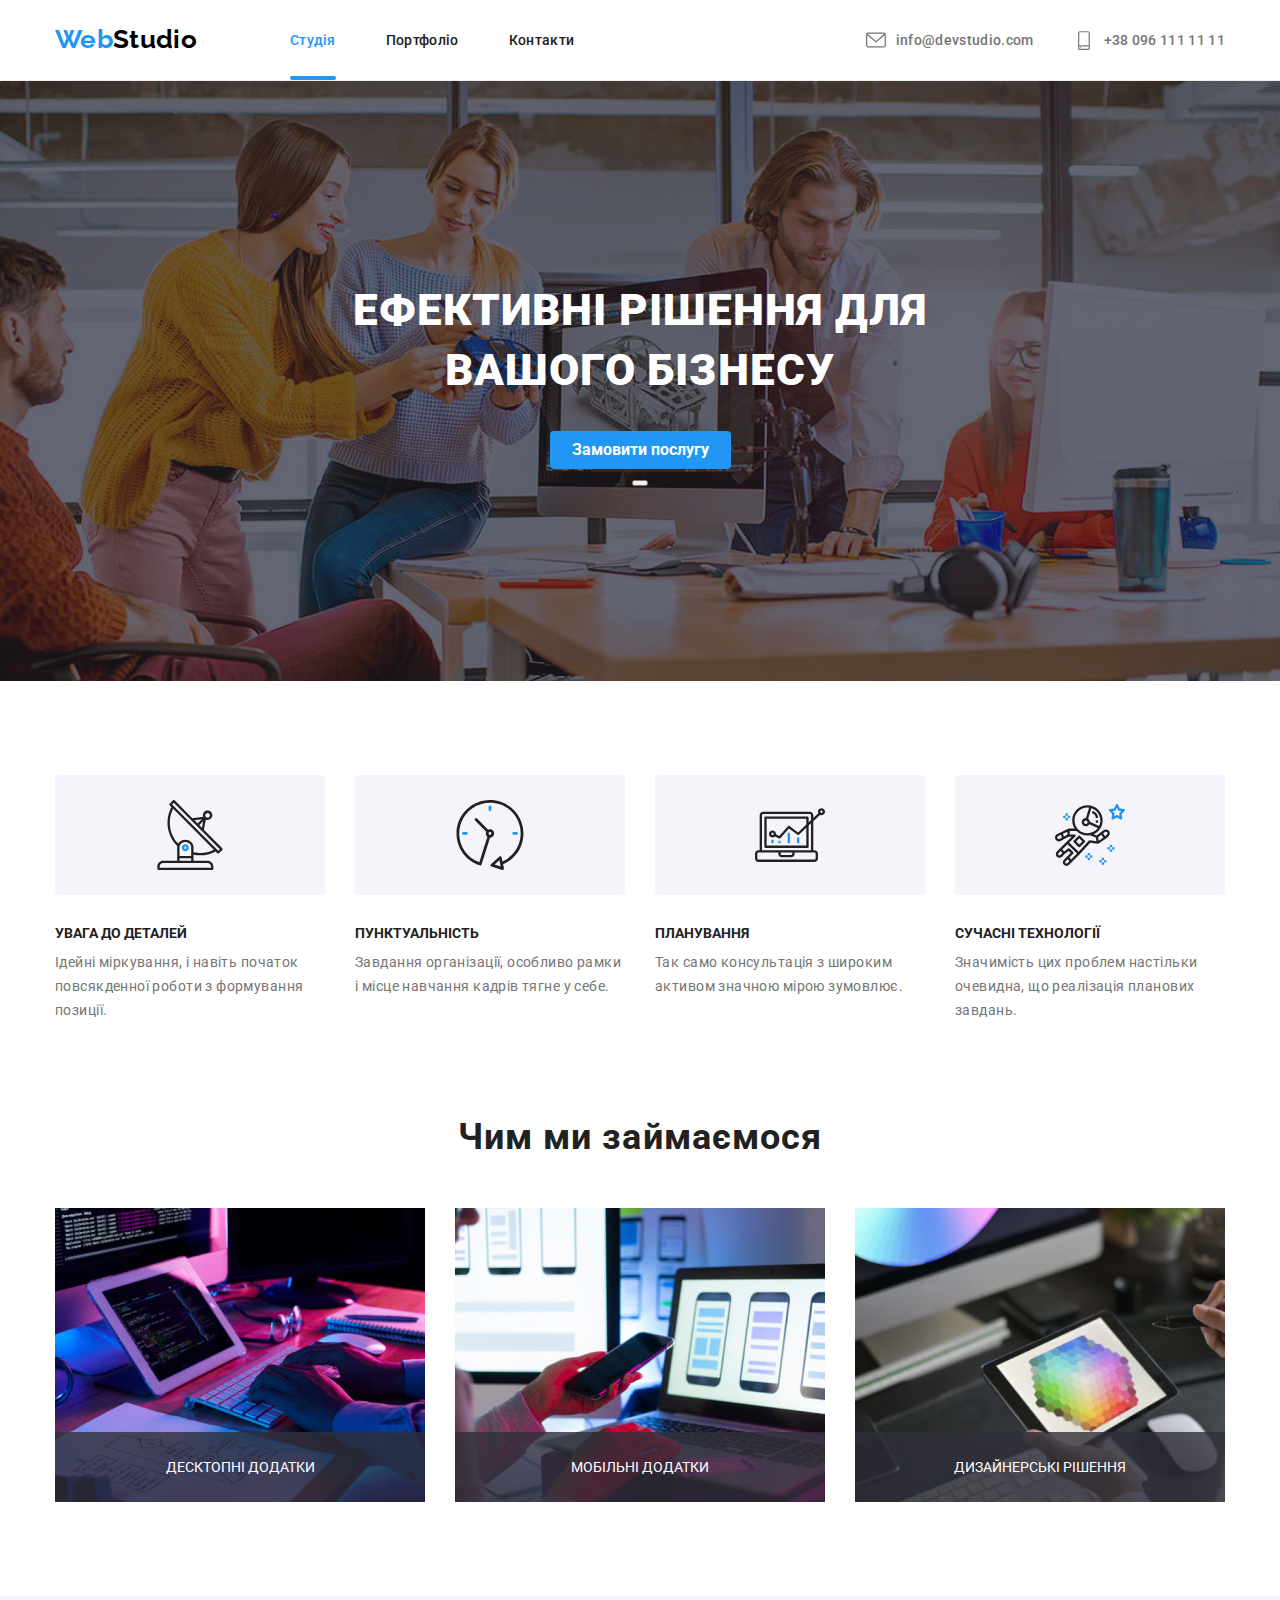
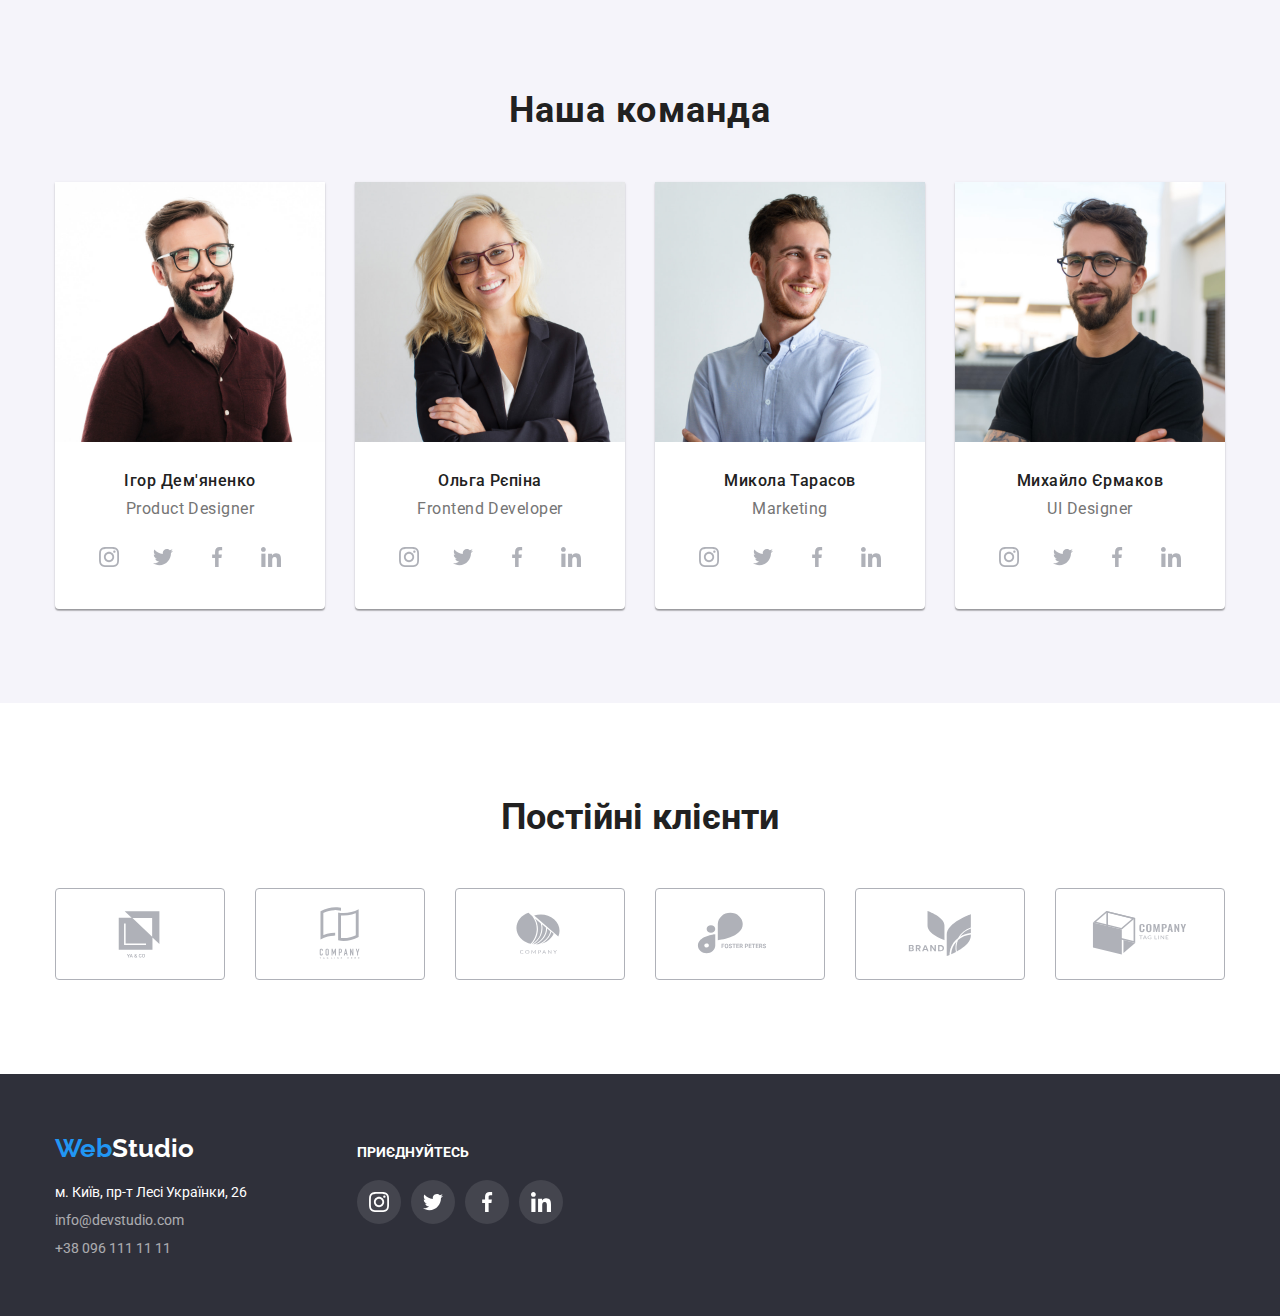
==== commit 1ef67c45: "Update index.html" ====
--- a/index.html
+++ b/index.html
@@ -59,6 +59,12 @@
 			<div class="container hero-container">
 				<h1 class="hero-title">Ефективні рішення для вашого бізнесу</h1>
 				<button class="hero-btn" type="button">Замовити послугу</button>
+				<div class="backdrop">
+					<div class="modal-wrapper">
+						<button></button>
+						<form class="modal-form"></form>
+					</div>
+				</div>
 			</div>
 		</section>
 		<!-- FEATURES -->
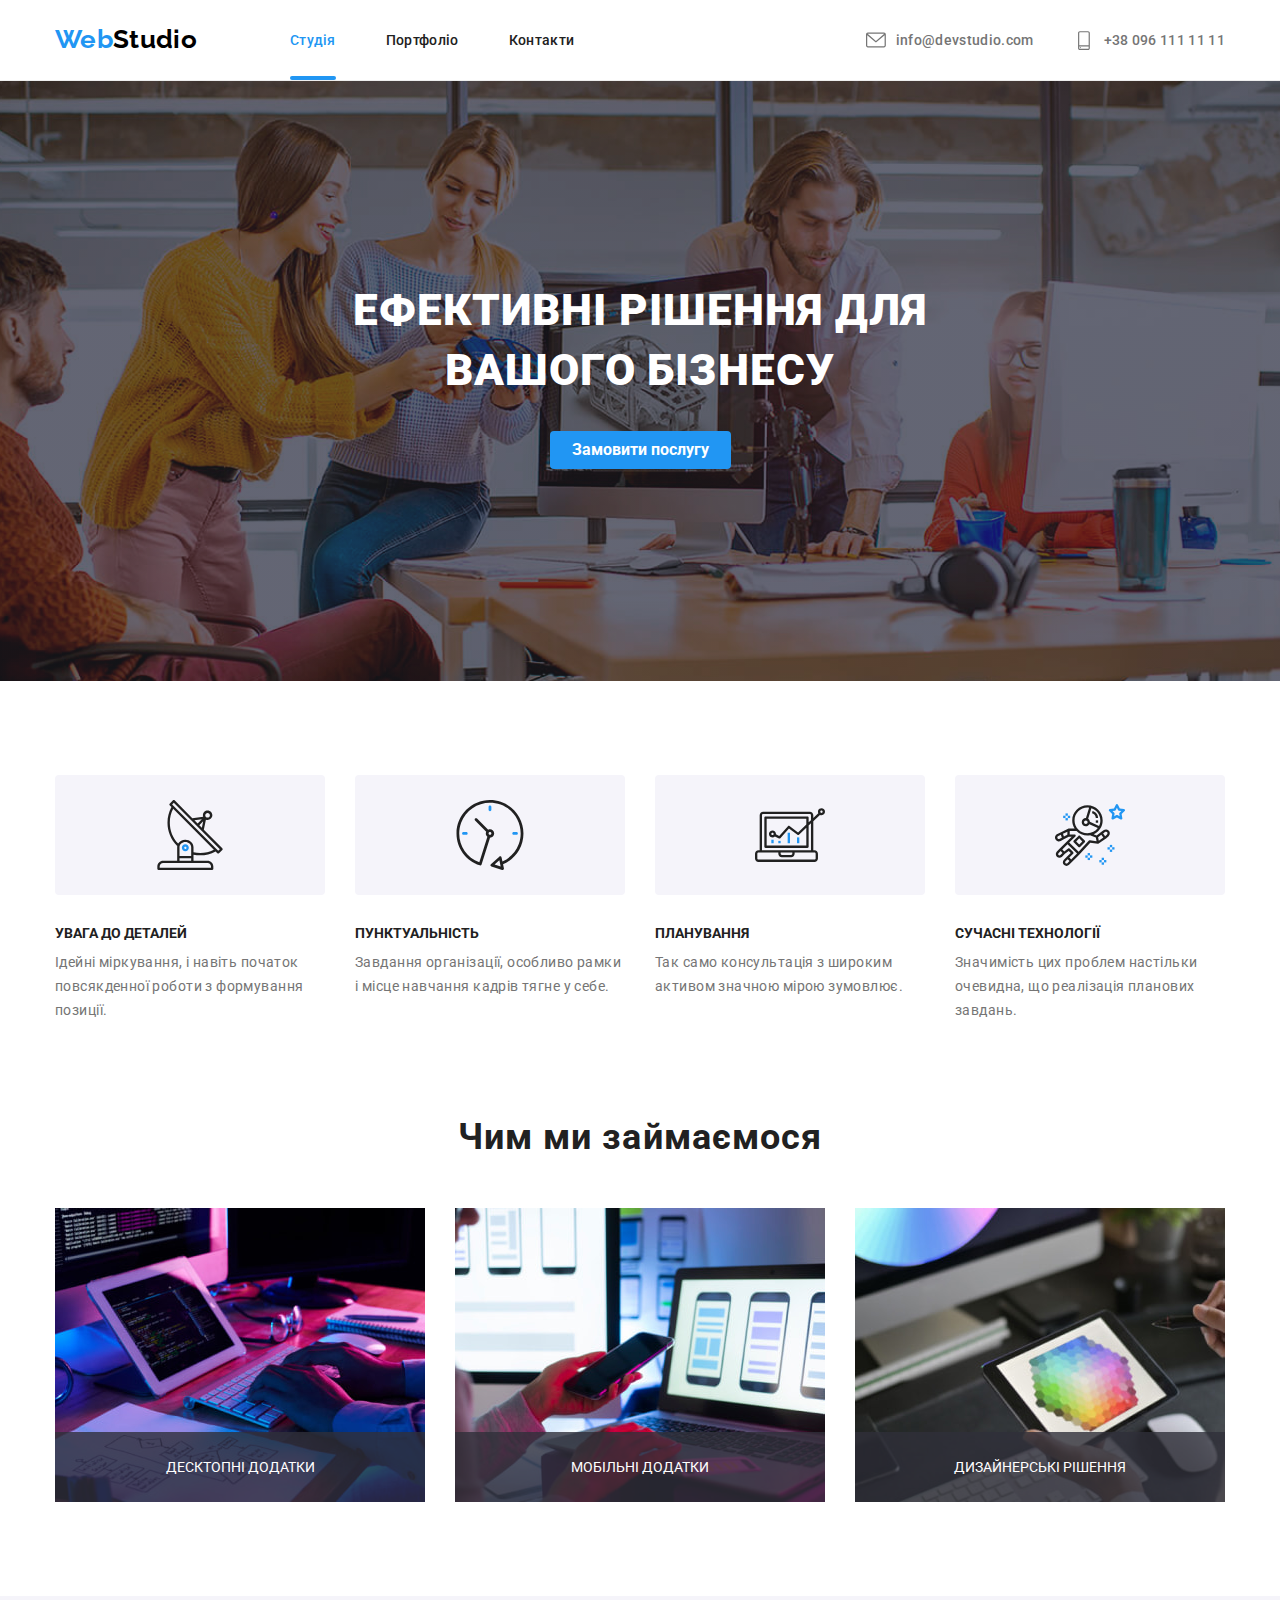
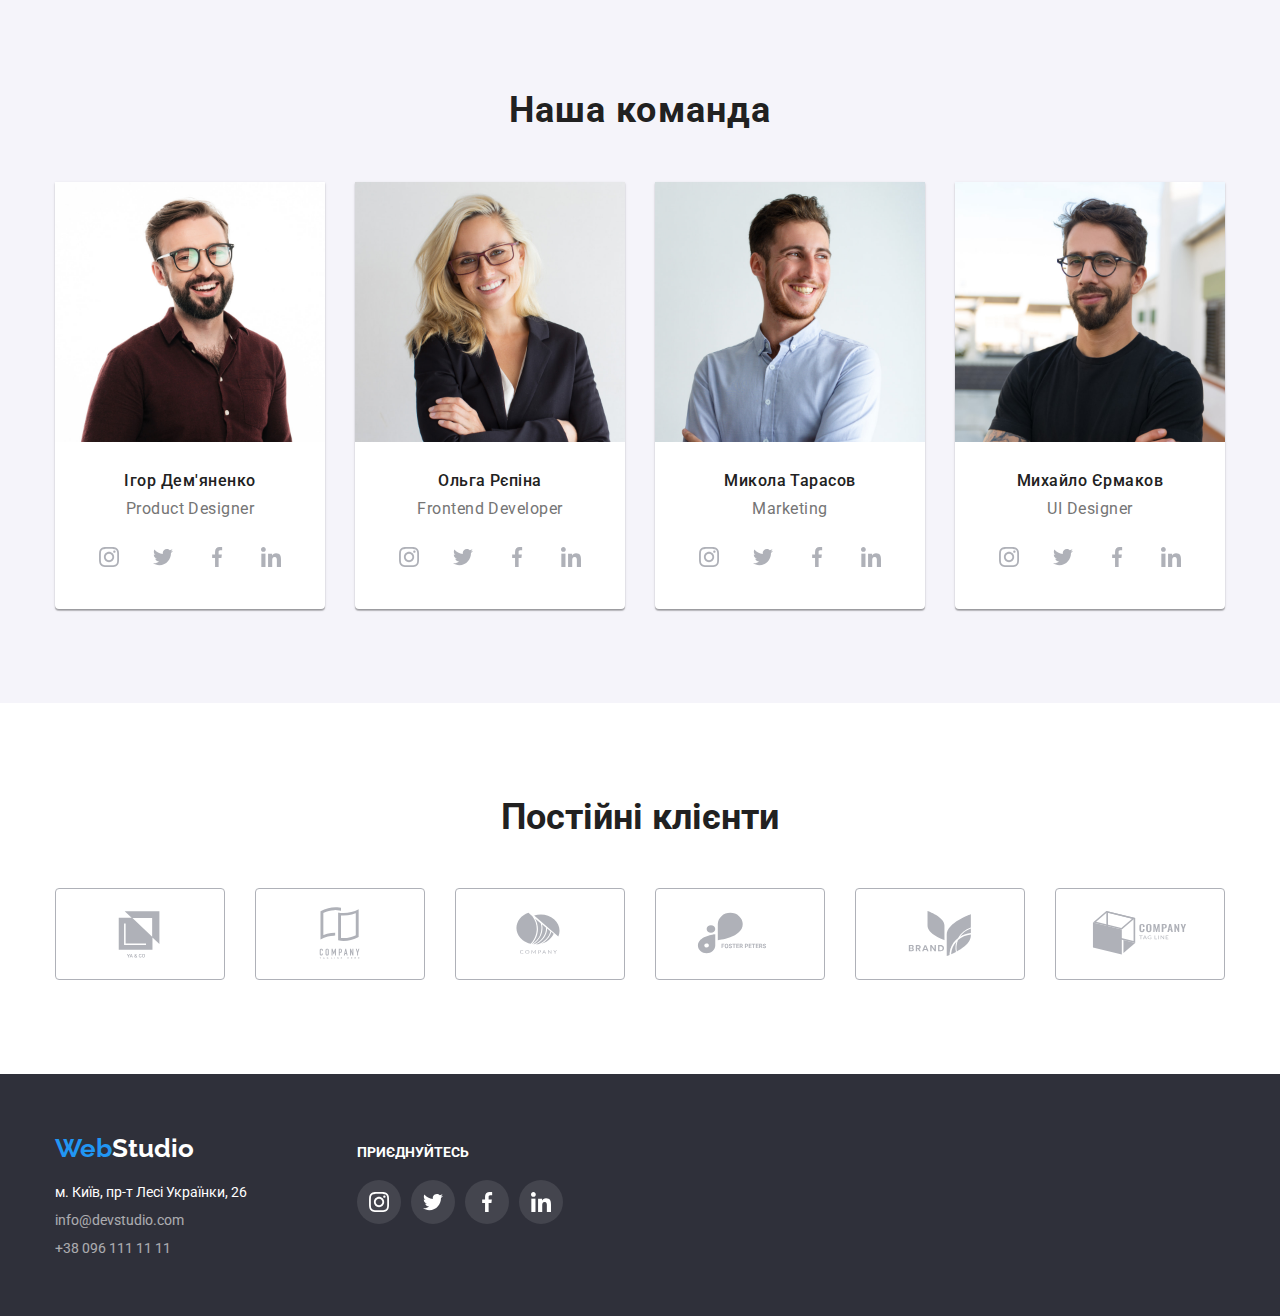
==== commit 42e59031: "update" ====
--- a/index.html
+++ b/index.html
@@ -58,11 +58,14 @@
 		<section class="hero">
 			<div class="container hero-container">
 				<h1 class="hero-title">Ефективні рішення для вашого бізнесу</h1>
-				<button class="hero-btn" type="button">Замовити послугу</button>
-				<div class="backdrop">
+				<button class="hero-btn" type="button" data-modal-open>Замовити послугу</button>
+				<div class="backdrop is-hidden" data-modal>
 					<div class="modal-wrapper">
-						<button></button>
-						<form class="modal-form"></form>
+						<button class="modal-btn" data-modal-close>
+							<svg xmlns="http://www.w3.org/2000/svg" width="11" height="11" viewBox="0 0 11 11" fill="none">
+								<path d="M11 1.10786L9.89214 0L5.5 4.39214L1.10786 0L0 1.10786L4.39214 5.5L0 9.89214L1.10786 11L5.5 6.60786L9.89214 11L11 9.89214L6.60786 5.5L11 1.10786Z" fill="black"/>
+							 </svg>
+						</button>						
 					</div>
 				</div>
 			</div>
--- a/css/styles.css
+++ b/css/styles.css
@@ -223,6 +223,54 @@
 	font-size: 16px;
 	font-weight: 700;
 }
+/* 
+	|=============================
+	| MODAL
+	|=============================
+*/
+.backdrop {
+	position: fixed;
+	top: 0;
+	left: 0;
+	width: 100%;
+	height: 100%;
+	background: rgba(0, 0, 0, 0.20);
+	z-index: 1;
+}
+
+.backdrop.is-hidden{
+	opacity: 0;
+	visibility: hidden;
+	pointer-events: none;
+}
+
+.modal-wrapper {
+	position: absolute;
+	top: 50%;
+	left: 50%;
+	transform: translate( -50%, -50%);
+	width: 528px;
+	height: 581px;
+	background-color: #fff;
+	border-radius: 4px;
+	box-shadow: 0px 2px 1px 0px rgba(0, 0, 0, 0.20), 0px 1px 1px 0px rgba(0, 0, 0, 0.14), 0px 1px 3px 0px rgba(0, 0, 0, 0.12);
+}
+.modal-btn{
+	cursor: pointer;
+	position: absolute;
+	display: flex;
+	align-items: center;
+	justify-content: center;
+	width: 30px;
+	height: 30px;
+	padding: 0;	
+	top: 8px;
+	right: 8px;
+	background-color: #fff;
+	border-radius: 50%;
+	border: 1px solid rgba(0, 0, 0, 0.10);;
+}
+
 
 /* 
 	|=============================
